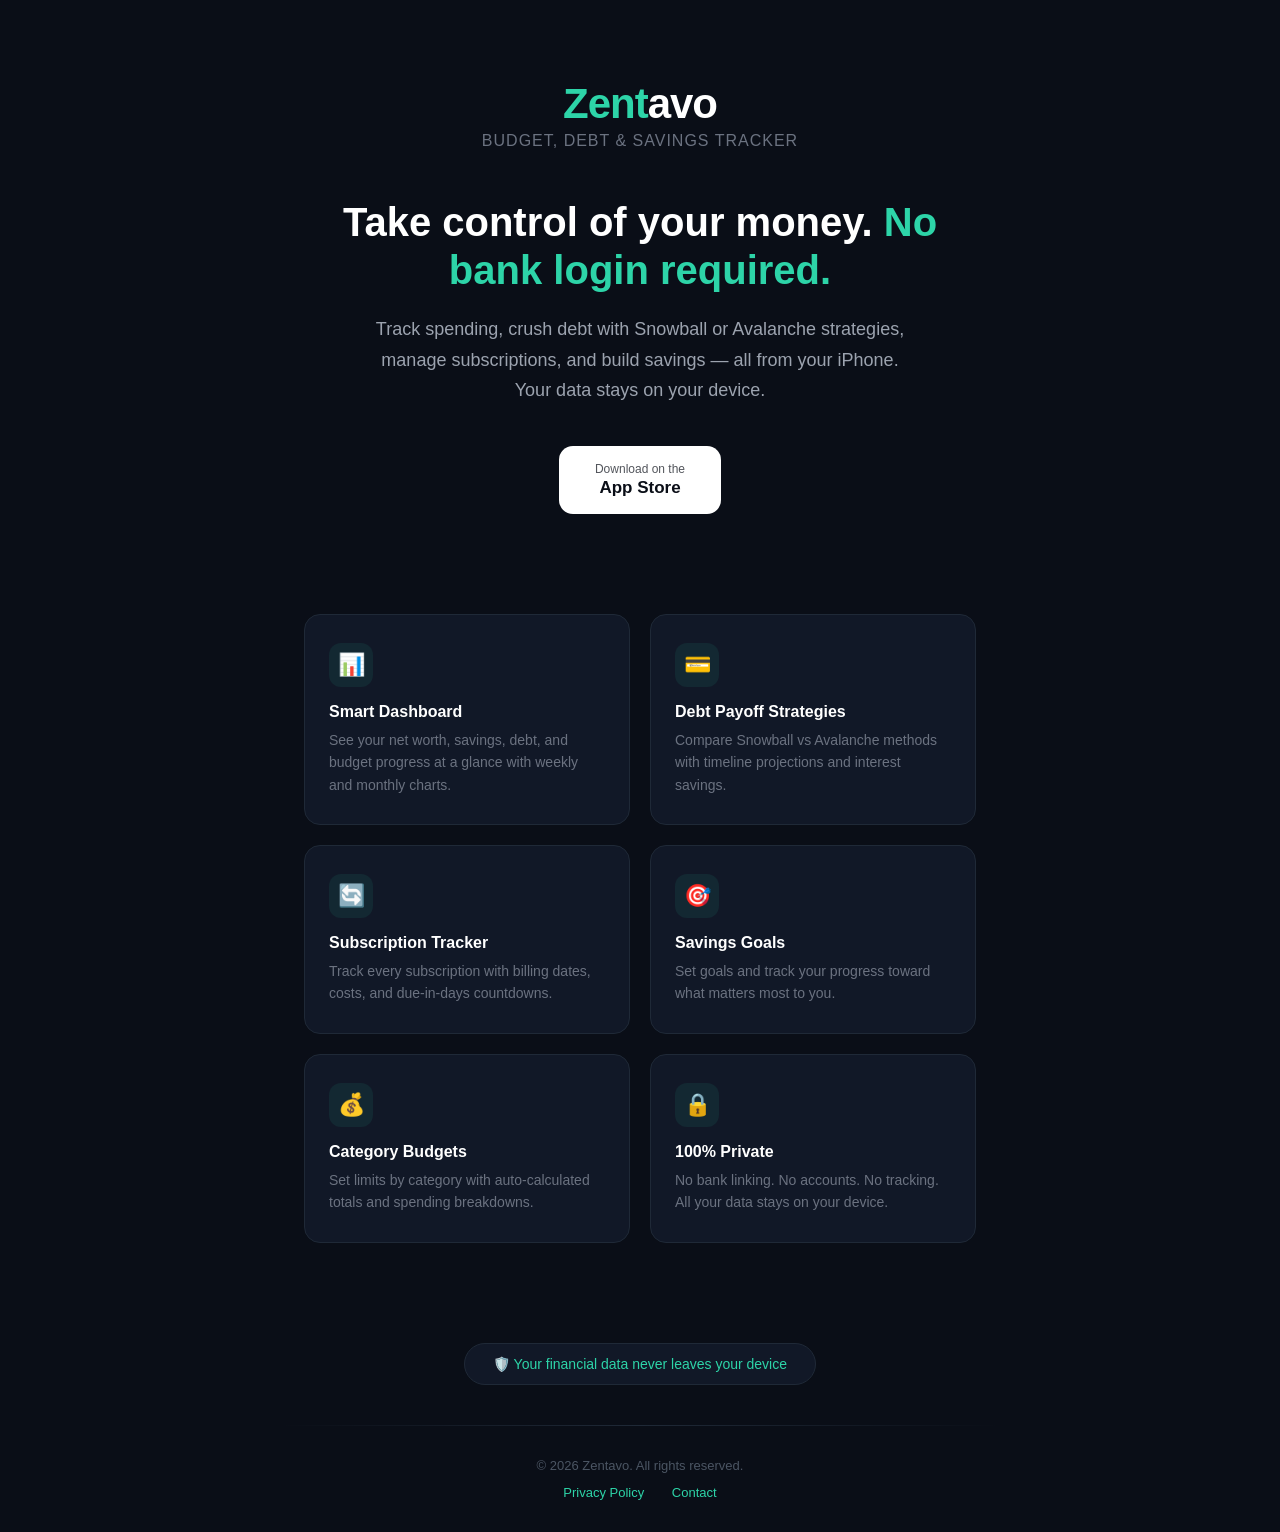
==== index.html @ 50a9795b "Add initial index.html for Zentavo landing page Initial HTML structure for the Zentavo app, includin" ====
<!DOCTYPE html>
<html lang="en">
<head>
    <meta charset="UTF-8">
    <meta name="viewport" content="width=device-width, initial-scale=1.0">
    <title>Zentavo — Budget, Debt & Savings Tracker</title>
    <style>
        * { margin: 0; padding: 0; box-sizing: border-box; }
        body {
            font-family: -apple-system, BlinkMacSystemFont, 'Segoe UI', Roboto, sans-serif;
            background: #0a0e17;
            color: #c8cdd6;
            min-height: 100vh;
            overflow-x: hidden;
        }
        .hero {
            max-width: 720px;
            margin: 0 auto;
            padding: 80px 24px 60px;
            text-align: center;
        }
        .logo {
            font-size: 42px;
            font-weight: 700;
            color: #2dd4a8;
            letter-spacing: -1px;
            margin-bottom: 4px;
        }
        .logo span { color: #ffffff; }
        .tagline {
            font-size: 16px;
            color: #6b7280;
            margin-bottom: 48px;
            letter-spacing: 1px;
            text-transform: uppercase;
            font-weight: 500;
        }
        h1 {
            font-size: 40px;
            font-weight: 700;
            color: #ffffff;
            line-height: 1.2;
            margin-bottom: 20px;
        }
        h1 em {
            font-style: normal;
            color: #2dd4a8;
        }
        .subtitle {
            font-size: 18px;
            line-height: 1.7;
            color: #9ca3af;
            max-width: 540px;
            margin: 0 auto 40px;
        }
        .app-store-btn {
            display: inline-block;
            background: #ffffff;
            color: #0a0e17;
            padding: 16px 36px;
            border-radius: 14px;
            font-size: 17px;
            font-weight: 600;
            text-decoration: none;
            transition: all 0.2s;
        }
        .app-store-btn:hover {
            background: #2dd4a8;
            color: #0a0e17;
            transform: translateY(-2px);
        }
        .app-store-btn .small {
            font-size: 12px;
            font-weight: 400;
            display: block;
            margin-bottom: 2px;
            opacity: 0.7;
        }
        .features {
            max-width: 720px;
            margin: 0 auto;
            padding: 40px 24px 60px;
        }
        .features-grid {
            display: grid;
            grid-template-columns: 1fr 1fr;
            gap: 20px;
        }
        @media (max-width: 520px) {
            .features-grid { grid-template-columns: 1fr; }
            h1 { font-size: 30px; }
        }
        .feature-card {
            background: #111827;
            border: 1px solid #1f2937;
            border-radius: 16px;
            padding: 28px 24px;
        }
        .feature-icon {
            width: 44px;
            height: 44px;
            background: #2dd4a815;
            border-radius: 12px;
            display: flex;
            align-items: center;
            justify-content: center;
            margin-bottom: 16px;
            font-size: 22px;
        }
        .feature-card h3 {
            font-size: 16px;
            font-weight: 600;
            color: #ffffff;
            margin-bottom: 8px;
        }
        .feature-card p {
            font-size: 14px;
            line-height: 1.6;
            color: #6b7280;
        }
        .privacy-banner {
            max-width: 720px;
            margin: 0 auto;
            padding: 40px 24px;
            text-align: center;
        }
        .privacy-badge {
            display: inline-block;
            background: #111827;
            border: 1px solid #1f2937;
            border-radius: 100px;
            padding: 12px 28px;
            font-size: 14px;
            color: #2dd4a8;
            font-weight: 500;
        }
        .divider {
            height: 1px;
            max-width: 720px;
            margin: 0 auto;
            background: linear-gradient(to right, transparent, #1f2937, transparent);
        }
        .footer {
            max-width: 720px;
            margin: 0 auto;
            padding: 32px 24px;
            text-align: center;
            font-size: 13px;
            color: #4b5563;
        }
        .footer a {
            color: #2dd4a8;
            text-decoration: none;
            margin: 0 12px;
        }
        .footer a:hover { text-decoration: underline; }
    </style>
</head>
<body>
    <div class="hero">
        <div class="logo">Zent<span>avo</span></div>
        <div class="tagline">Budget, Debt & Savings Tracker</div>
        <h1>Take control of your money. <em>No bank login required.</em></h1>
        <p class="subtitle">Track spending, crush debt with Snowball or Avalanche strategies, manage subscriptions, and build savings — all from your iPhone. Your data stays on your device.</p>
        <a href="#" class="app-store-btn">
            <span class="small">Download on the</span>
            App Store
        </a>
    </div>

    <div class="features">
        <div class="features-grid">
            <div class="feature-card">
                <div class="feature-icon">📊</div>
                <h3>Smart Dashboard</h3>
                <p>See your net worth, savings, debt, and budget progress at a glance with weekly and monthly charts.</p>
            </div>
            <div class="feature-card">
                <div class="feature-icon">💳</div>
                <h3>Debt Payoff Strategies</h3>
                <p>Compare Snowball vs Avalanche methods with timeline projections and interest savings.</p>
            </div>
            <div class="feature-card">
                <div class="feature-icon">🔄</div>
                <h3>Subscription Tracker</h3>
                <p>Track every subscription with billing dates, costs, and due-in-days countdowns.</p>
            </div>
            <div class="feature-card">
                <div class="feature-icon">🎯</div>
                <h3>Savings Goals</h3>
                <p>Set goals and track your progress toward what matters most to you.</p>
            </div>
            <div class="feature-card">
                <div class="feature-icon">💰</div>
                <h3>Category Budgets</h3>
                <p>Set limits by category with auto-calculated totals and spending breakdowns.</p>
            </div>
            <div class="feature-card">
                <div class="feature-icon">🔒</div>
                <h3>100% Private</h3>
                <p>No bank linking. No accounts. No tracking. All your data stays on your device.</p>
            </div>
        </div>
    </div>

    <div class="privacy-banner">
        <div class="privacy-badge">🛡️ Your financial data never leaves your device</div>
    </div>

    <div class="divider"></div>

    <div class="footer">
        <p>© 2026 Zentavo. All rights reserved.</p>
        <p style="margin-top: 12px;">
            <a href="/privacy">Privacy Policy</a>
            <a href="mailto:support@marketsoleil.com">Contact</a>
        </p>
    </div>
</body>
</html>
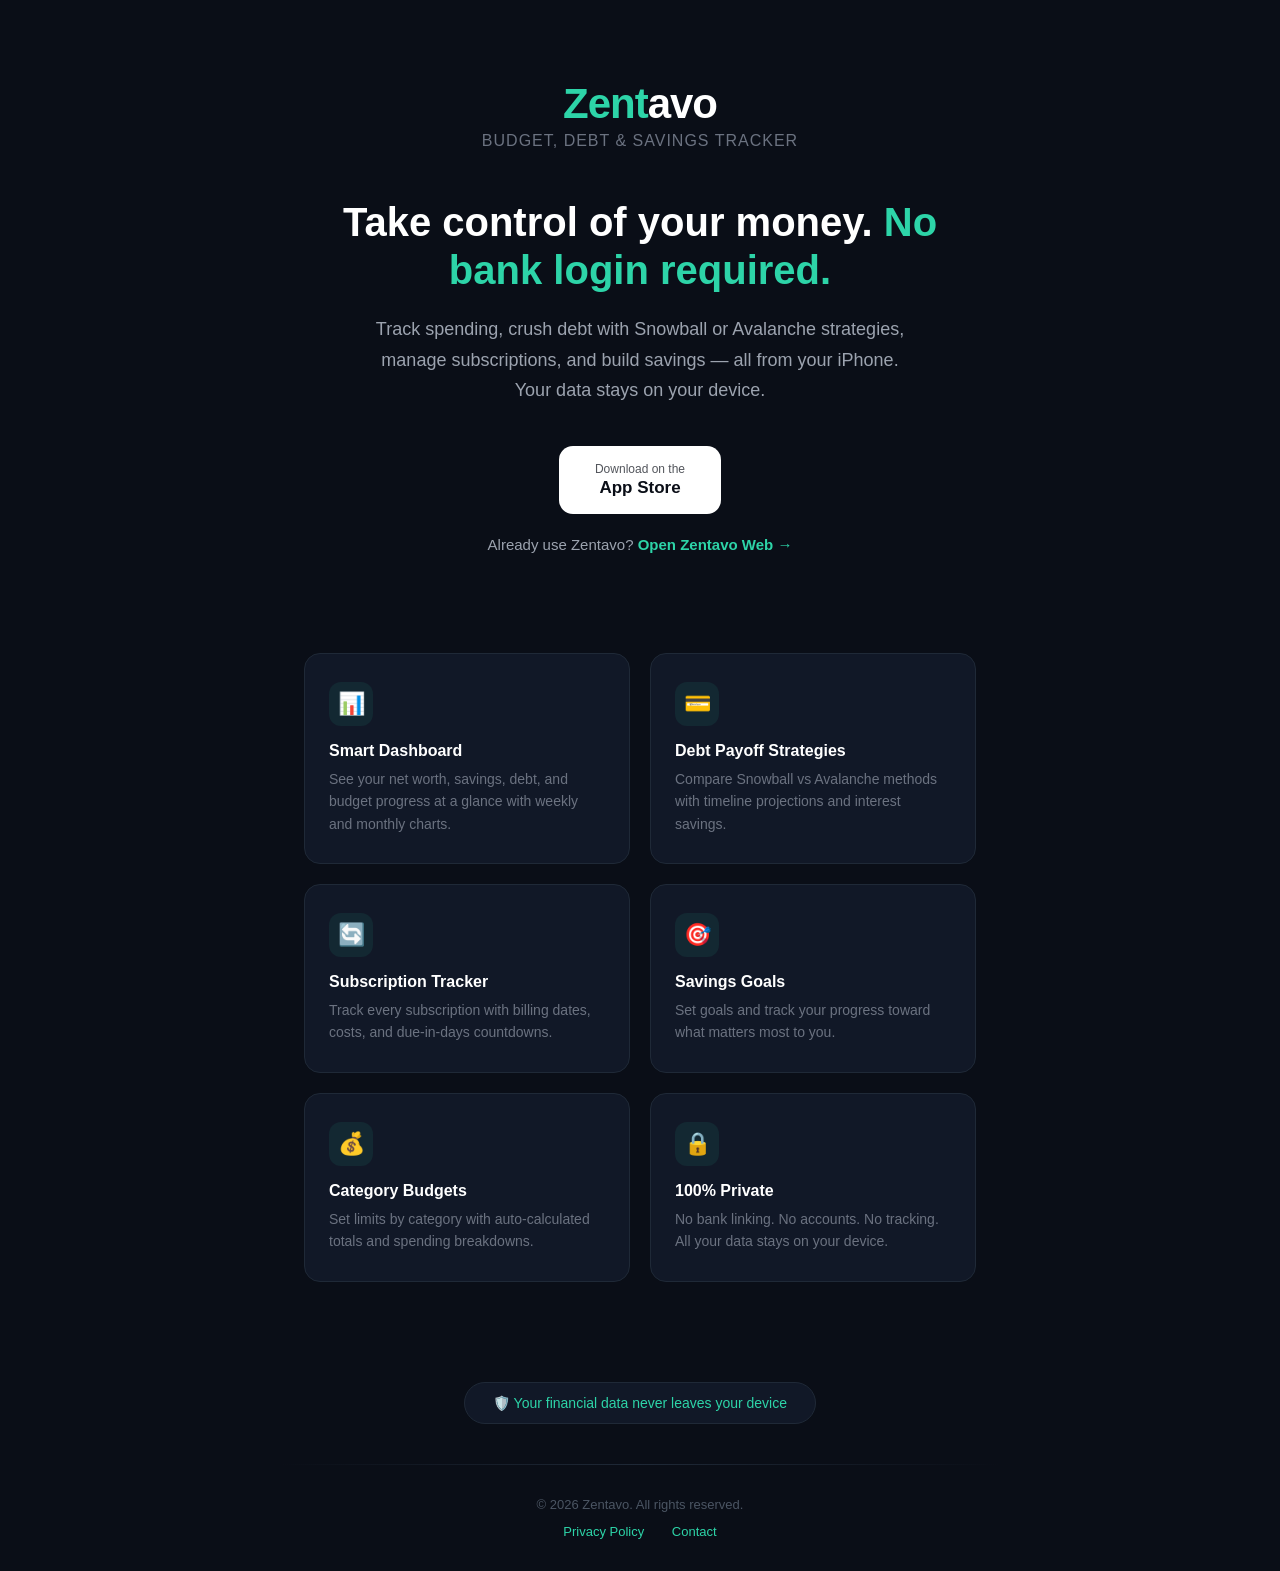
==== commit f15cc734: "Link Zentavo Web from the homepage; budget-like repeats need a budget-style name Co-Authored-By: Cla" ====
--- a/index.html
+++ b/index.html
@@ -166,6 +166,7 @@
             <span class="small">Download on the</span>
             App Store
         </a>
+        <p style="margin-top:22px;font-size:15px;color:#9ca3af">Already use Zentavo? <a href="/app/" style="color:#2dd4a8;font-weight:600;text-decoration:none">Open Zentavo Web &rarr;</a></p>
     </div>
 
     <div class="features">
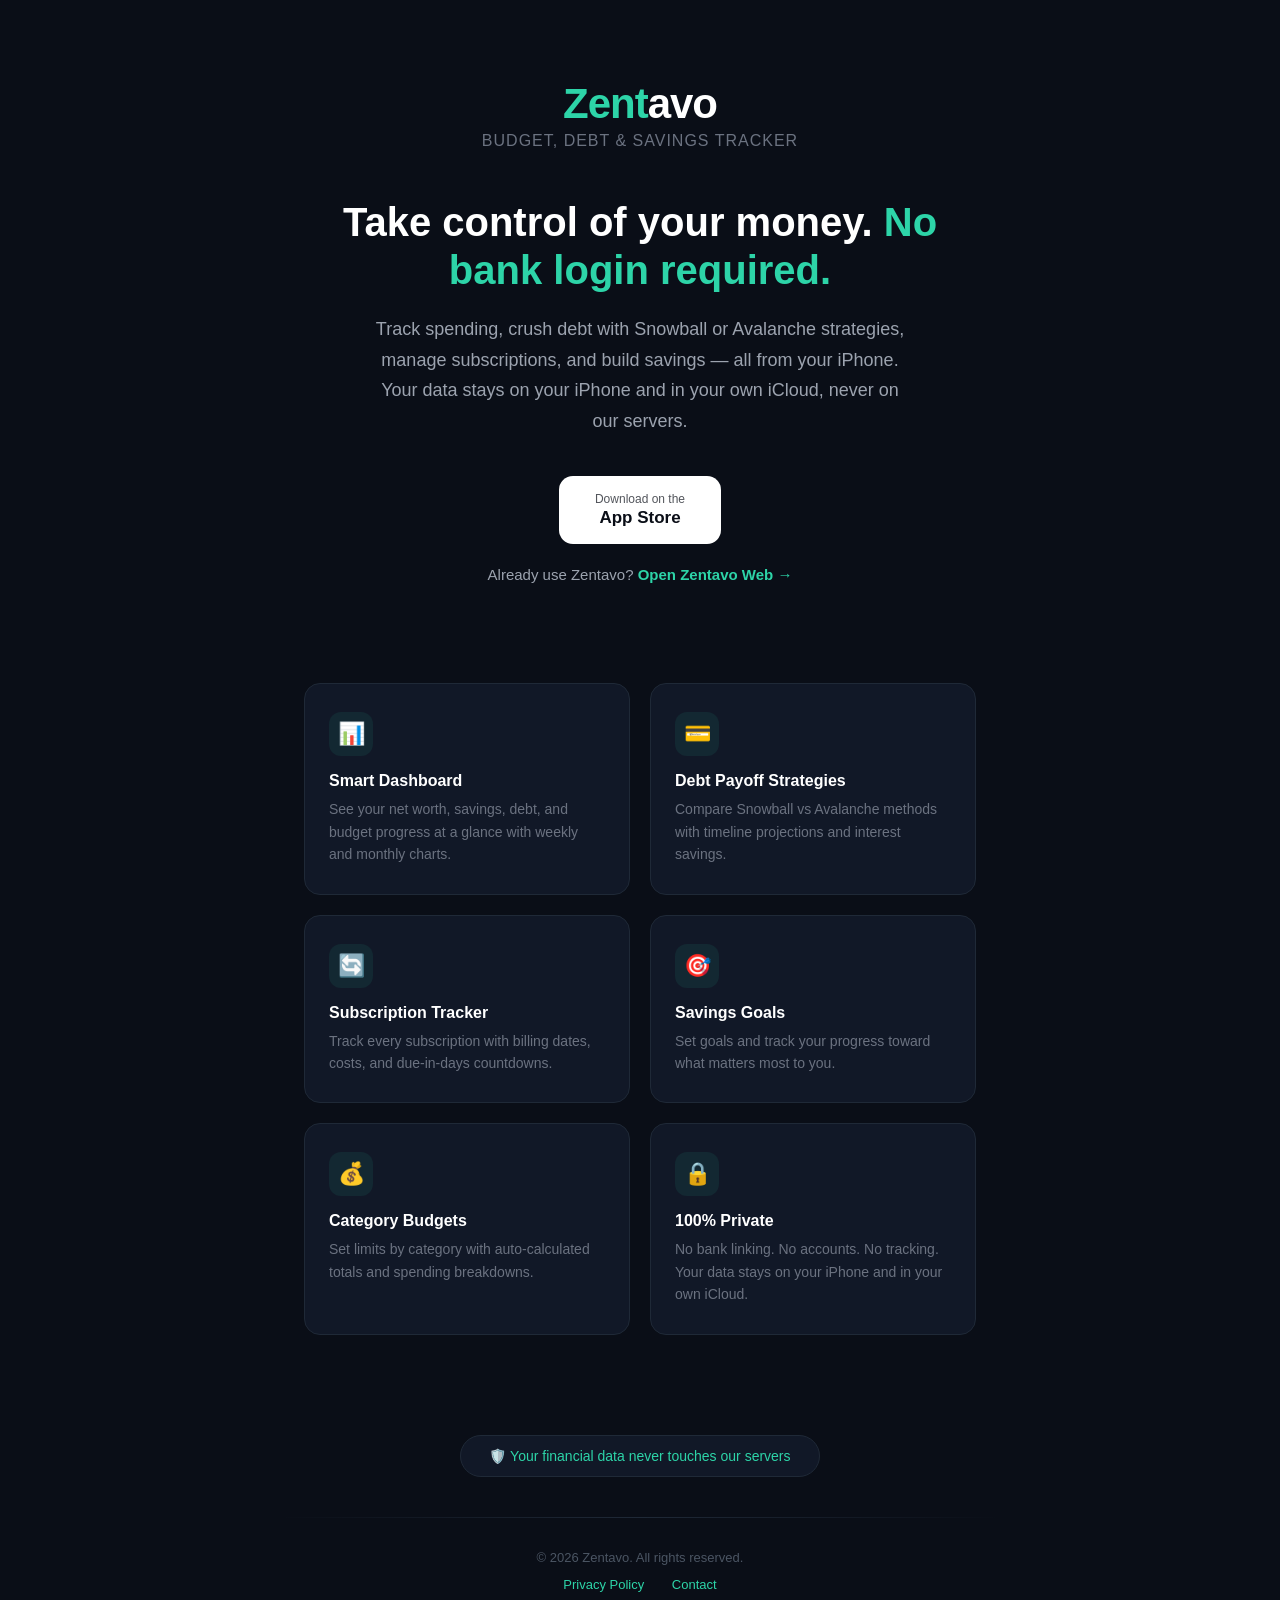
==== commit ce7b7411: "Web: security and accuracy pass before iOS 2.2 - Tooltips keep only bold and line breaks (record tex" ====
--- a/index.html
+++ b/index.html
@@ -161,8 +161,8 @@
         <div class="logo">Zent<span>avo</span></div>
         <div class="tagline">Budget, Debt & Savings Tracker</div>
         <h1>Take control of your money. <em>No bank login required.</em></h1>
-        <p class="subtitle">Track spending, crush debt with Snowball or Avalanche strategies, manage subscriptions, and build savings — all from your iPhone. Your data stays on your device.</p>
-        <a href="#" class="app-store-btn">
+        <p class="subtitle">Track spending, crush debt with Snowball or Avalanche strategies, manage subscriptions, and build savings — all from your iPhone. Your data stays on your iPhone and in your own iCloud, never on our servers.</p>
+        <a href="https://apps.apple.com/us/app/zentavo/id6759969513" class="app-store-btn">
             <span class="small">Download on the</span>
             App Store
         </a>
@@ -199,13 +199,13 @@
             <div class="feature-card">
                 <div class="feature-icon">🔒</div>
                 <h3>100% Private</h3>
-                <p>No bank linking. No accounts. No tracking. All your data stays on your device.</p>
+                <p>No bank linking. No accounts. No tracking. Your data stays on your iPhone and in your own iCloud.</p>
             </div>
         </div>
     </div>
 
     <div class="privacy-banner">
-        <div class="privacy-badge">🛡️ Your financial data never leaves your device</div>
+        <div class="privacy-badge">🛡️ Your financial data never touches our servers</div>
     </div>
 
     <div class="divider"></div>
